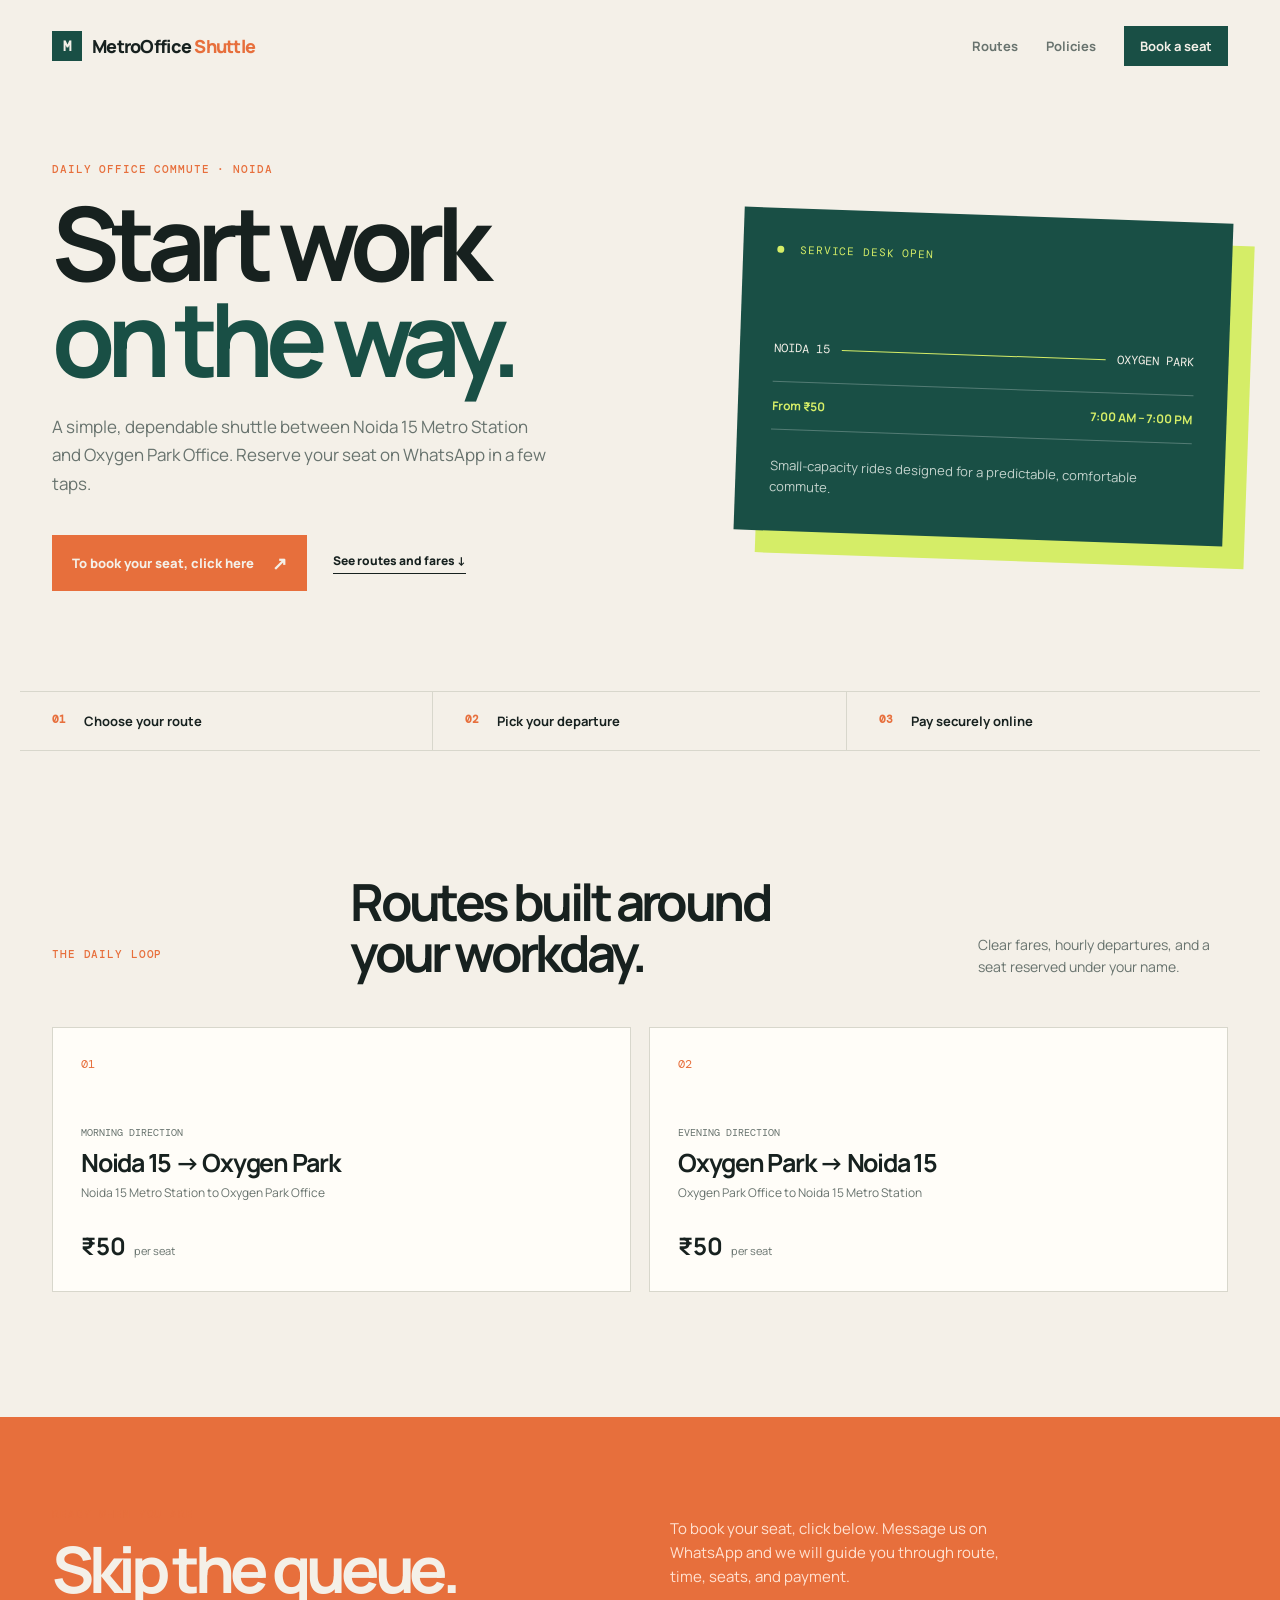
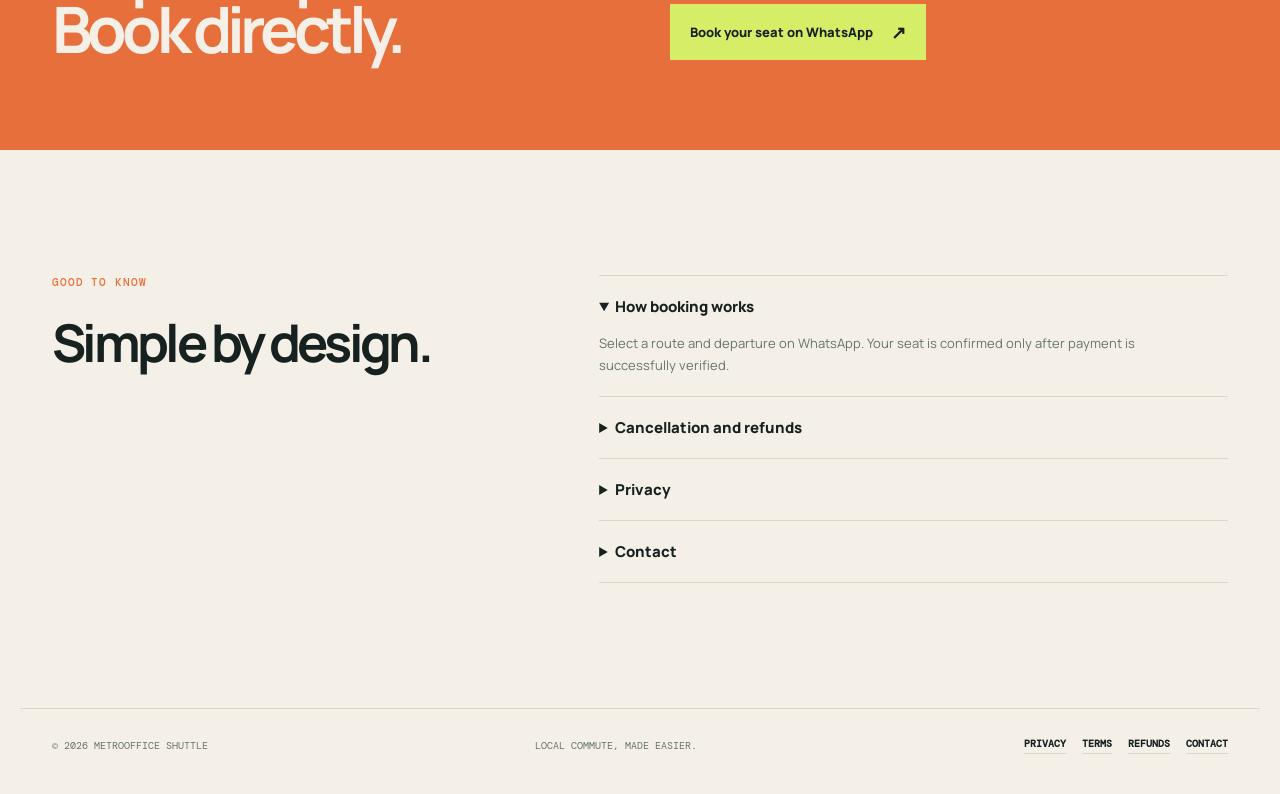
==== site/index.html @ 533df1ab "adding website code also" ====
<!doctype html>
<html lang="en">
<head>
  <meta charset="utf-8">
  <meta name="viewport" content="width=device-width, initial-scale=1">
  <meta name="description" content="Reliable shuttle rides between Noida 15 Metro Station and Oxygen Park Office.">
  <title>MetroOffice Shuttle</title>
  <link rel="stylesheet" href="/site/styles.css">
</head>
<body>
  <header class="topbar">
    <a class="brand" href="#top" aria-label="MetroOffice Shuttle home">
      <span class="brand-mark">M</span>
      <span>MetroOffice <em>Shuttle</em></span>
    </a>
    <nav aria-label="Main navigation">
      <a href="#routes">Routes</a>
      <a href="#policies">Policies</a>
      <a class="nav-cta" id="nav-book" href="#book">Book a seat</a>
    </nav>
  </header>

  <main id="top">
    <section class="hero">
      <div class="hero-copy">
        <p class="kicker">Daily office commute · Noida</p>
        <h1>Start work<br><span>on the way.</span></h1>
        <p class="hero-text">A simple, dependable shuttle between Noida 15 Metro Station and Oxygen Park Office. Reserve your seat on WhatsApp in a few taps.</p>
        <div class="hero-actions">
          <a class="button button-primary" id="hero-book" href="#book">To book your seat, click here <span>↗</span></a>
          <a class="text-link" href="#routes">See routes and fares ↓</a>
        </div>
      </div>
      <div class="hero-panel" aria-label="Service summary">
        <div class="panel-top"><span class="live-dot"></span> Service desk open</div>
        <div class="route-line"><span class="station">NOIDA 15</span><span class="line"></span><span class="station">OXYGEN PARK</span></div>
        <div class="panel-meta"><span>From ₹50</span><span>7:00 AM – 7:00 PM</span></div>
        <div class="panel-note">Small-capacity rides designed for a predictable, comfortable commute.</div>
      </div>
    </section>

    <section class="trust-strip" aria-label="Service benefits">
      <div><strong>01</strong><span>Choose your route</span></div>
      <div><strong>02</strong><span>Pick your departure</span></div>
      <div><strong>03</strong><span>Pay securely online</span></div>
    </section>

    <section class="section routes-section" id="routes">
      <div class="section-heading"><p class="kicker">The daily loop</p><h2>Routes built around your workday.</h2><p>Clear fares, hourly departures, and a seat reserved under your name.</p></div>
      <div class="route-grid" id="route-list"><div class="loading">Loading current routes...</div></div>
    </section>

    <section class="book-band" id="book">
      <div><p class="kicker">Ready when you are</p><h2>Skip the queue.<br>Book directly.</h2></div>
      <div class="book-side"><p>To book your seat, click below. Message us on WhatsApp and we will guide you through route, time, seats, and payment.</p><a class="button button-light" id="book-button" href="#">Book your seat on WhatsApp <span>↗</span></a></div>
    </section>

    <section class="section details-section" id="policies">
      <div class="detail-block"><p class="kicker">Good to know</p><h2>Simple by design.</h2></div>
      <div class="details-grid">
        <details open><summary>How booking works</summary><p>Select a route and departure on WhatsApp. Your seat is confirmed only after payment is successfully verified.</p></details>
        <details><summary>Cancellation and refunds</summary><p>For cancellation or refund requests, contact support with your booking details before the scheduled departure. Requests are reviewed according to the applicable payment provider and service policy.</p></details>
        <details><summary>Privacy</summary><p>We use your name and phone number only to manage your booking, communicate service updates, and provide support. We do not sell customer information.</p></details>
        <details><summary>Contact</summary><p id="contact-copy">For booking help, use the WhatsApp button above or contact our support team.</p></details>
      </div>
    </section>
  </main>

  <footer><span>© <span id="year"></span> MetroOffice Shuttle</span><span>Local commute, made easier.</span><nav class="footer-links" aria-label="Legal links"><a href="/site/legal/privacy.html">Privacy</a><a href="/site/legal/terms.html">Terms</a><a href="/site/legal/refunds.html">Refunds</a><a href="/site/legal/contact.html">Contact</a></nav></footer>
  <script>
    const fallbackRoutes = [
      {name: 'Noida 15 Metro Station to Oxygen Park Office', short_name: 'Noida 15 → Oxygen Park', price: 50},
      {name: 'Oxygen Park Office to Noida 15 Metro Station', short_name: 'Oxygen Park → Noida 15', price: 50}
    ];
    const phoneLink = number => number ? `https://wa.me/${number.replace(/\D/g, '')}` : '#';
    const renderRoutes = routes => {
      document.querySelector('#route-list').innerHTML = routes.map((route, index) => `
        <article class="route-card"><div class="route-index">0${index + 1}</div><p class="route-label">${index === 0 ? 'Morning direction' : 'Evening direction'}</p>
        <h3>${route.short_name || route.name}</h3><p class="route-name">${route.name}</p><div class="route-footer"><strong>₹${route.price}</strong><span>per seat</span></div></article>`).join('');
    };
    fetch('/api/routes').then(response => response.json()).then(data => {
      renderRoutes(data.routes?.length ? data.routes : fallbackRoutes);
      const link = phoneLink(data.whatsapp_number);
      ['#nav-book', '#hero-book', '#book-button'].forEach(selector => document.querySelector(selector).href = link);
      if (data.support_email) document.querySelector('#contact-copy').innerHTML = `For help, email <a href="mailto:${data.support_email}">${data.support_email}</a> or use WhatsApp.`;
    }).catch(() => renderRoutes(fallbackRoutes));
    document.querySelector('#year').textContent = new Date().getFullYear();
  </script>
</body>
</html>
---- site/styles.css ----
@import url('https://fonts.googleapis.com/css2?family=DM+Mono:wght@400;500&family=Manrope:wght@400;500;600;700;800&display=swap');

:root { --ink:#17211f; --muted:#68736e; --paper:#f4f0e8; --card:#fffdf8; --green:#194f45; --lime:#d5ed67; --orange:#e76f3c; --line:#d8d7cc; }
* { box-sizing:border-box; }
html { scroll-behavior:smooth; }
body { margin:0; color:var(--ink); background:var(--paper); font-family:Manrope, sans-serif; }
a { color:inherit; text-decoration:none; }
.topbar { display:flex; justify-content:space-between; align-items:center; max-width:1240px; margin:auto; padding:26px 32px; }
.brand { display:flex; align-items:center; gap:10px; font-weight:800; letter-spacing:-.04em; font-size:18px; }
.brand em { color:var(--orange); font-style:normal; }
.brand-mark { display:grid; place-items:center; width:30px; height:30px; color:var(--paper); background:var(--green); font-family:'DM Mono', monospace; font-size:14px; }
nav { display:flex; align-items:center; gap:28px; color:var(--muted); font-size:13px; font-weight:700; }
.nav-cta { padding:11px 16px; color:var(--paper); background:var(--green); }
.hero { display:grid; grid-template-columns:1.1fr .9fr; gap:7vw; align-items:center; max-width:1240px; min-height:590px; margin:auto; padding:70px 32px 100px; }
.kicker { margin:0 0 18px; color:var(--orange); font-family:'DM Mono', monospace; font-size:11px; font-weight:500; letter-spacing:.08em; text-transform:uppercase; }
h1,h2,h3,p { margin-top:0; }
h1 { max-width:690px; margin-bottom:26px; font-size:clamp(56px,8vw,108px); line-height:.94; letter-spacing:-.08em; }
h1 span { color:var(--green); }
.hero-text { max-width:500px; color:var(--muted); font-size:17px; line-height:1.7; }
.hero-actions { display:flex; align-items:center; gap:26px; margin-top:36px; }
.button { display:inline-flex; align-items:center; gap:18px; padding:16px 20px; font-size:13px; font-weight:800; }
.button span { font-size:18px; }
.button-primary { color:var(--paper); background:var(--orange); }
.text-link { border-bottom:1px solid var(--ink); padding-bottom:4px; font-size:12px; font-weight:800; }
.hero-panel { position:relative; padding:34px; color:var(--paper); background:var(--green); box-shadow:22px 22px 0 var(--lime); transform:rotate(2deg); }
.panel-top { color:var(--lime); font-family:'DM Mono', monospace; font-size:11px; text-transform:uppercase; letter-spacing:.08em; }
.live-dot { display:inline-block; width:7px; height:7px; margin-right:8px; background:var(--lime); border-radius:50%; }
.route-line { display:flex; align-items:center; gap:12px; margin:84px 0 25px; font-family:'DM Mono', monospace; font-size:12px; }
.line { flex:1; height:1px; background:var(--lime); }
.panel-meta { display:flex; justify-content:space-between; padding:15px 0; border-top:1px solid rgba(255,255,255,.25); border-bottom:1px solid rgba(255,255,255,.25); color:var(--lime); font-size:12px; font-weight:700; }
.panel-note { margin-top:25px; color:#c5d4ce; font-size:13px; line-height:1.6; }
.trust-strip { display:grid; grid-template-columns:repeat(3,1fr); max-width:1240px; margin:auto; border-top:1px solid var(--line); border-bottom:1px solid var(--line); }
.trust-strip div { display:flex; gap:18px; padding:20px 32px; border-right:1px solid var(--line); font-size:13px; font-weight:700; }
.trust-strip div:last-child { border:0; }.trust-strip strong { color:var(--orange); font-family:'DM Mono',monospace; font-size:11px; }
.section { max-width:1240px; margin:auto; padding:125px 32px; }.section-heading { display:flex; align-items:end; justify-content:space-between; gap:40px; margin-bottom:48px; }.section-heading h2 { max-width:440px; margin:0; font-size:clamp(34px,4vw,58px); line-height:1; letter-spacing:-.07em; }.section-heading > p:last-child { max-width:250px; margin:0; color:var(--muted); font-size:14px; line-height:1.6; }
.route-grid { display:grid; grid-template-columns:repeat(2,1fr); gap:18px; }.route-card { min-height:265px; padding:28px; background:var(--card); border:1px solid var(--line); }.route-index { color:var(--orange); font-family:'DM Mono',monospace; font-size:12px; }.route-label { margin:54px 0 10px; color:var(--muted); font-family:'DM Mono',monospace; font-size:10px; text-transform:uppercase; }.route-card h3 { max-width:340px; margin-bottom:8px; font-size:25px; line-height:1.1; letter-spacing:-.05em; }.route-name { color:var(--muted); font-size:12px; }.route-footer { display:flex; align-items:baseline; gap:8px; margin-top:28px; }.route-footer strong { font-size:24px; }.route-footer span { color:var(--muted); font-size:11px; }
.book-band { display:grid; grid-template-columns:1fr 1fr; align-items:end; gap:60px; padding:90px max(32px, calc((100vw - 1176px)/2)); color:var(--paper); background:var(--orange); }.book-band h2 { margin:0; font-size:clamp(42px,5vw,72px); line-height:.95; letter-spacing:-.08em; }.book-side { max-width:350px; }.book-side p { color:#ffe2d2; font-size:15px; line-height:1.6; }.button-light { color:var(--ink); background:var(--lime); }
.details-section { display:grid; grid-template-columns:.8fr 1.2fr; gap:10vw; }.details-section h2 { margin:0; font-size:52px; letter-spacing:-.07em; }.details-grid details { padding:20px 0; border-top:1px solid var(--line); }.details-grid details:last-child { border-bottom:1px solid var(--line); }.details-grid summary { cursor:pointer; font-size:15px; font-weight:800; }.details-grid p { max-width:560px; margin:15px 0 0; color:var(--muted); font-size:13px; line-height:1.7; }footer { display:flex; justify-content:space-between; align-items:center; gap:22px; max-width:1240px; margin:auto; padding:28px 32px 40px; color:var(--muted); border-top:1px solid var(--line); font-family:'DM Mono',monospace; font-size:10px; text-transform:uppercase; }.footer-links { display:flex; gap:16px; color:var(--ink); font-size:10px; }.footer-links a { border-bottom:1px solid var(--line); padding-bottom:3px; }.loading { color:var(--muted); }
.legal-page { max-width:820px; margin:auto; padding:70px 32px 110px; }.legal-page h1 { max-width:none; margin-bottom:22px; font-size:clamp(48px,7vw,86px); }.legal-page h2 { margin-top:42px; font-size:24px; letter-spacing:-.04em; }.legal-page p, .legal-page li { color:var(--muted); font-size:15px; line-height:1.8; }.legal-page ul { padding-left:22px; }.legal-back { display:inline-block; margin-bottom:55px; color:var(--orange); font-family:'DM Mono',monospace; font-size:11px; text-transform:uppercase; }
@media (max-width:760px) { .topbar { padding:20px; } nav a:not(.nav-cta) { display:none; }.hero { display:block; min-height:auto; padding:55px 20px 90px; }.hero-text { font-size:15px; }.hero-actions { display:block; }.hero-actions .text-link { display:inline-block; margin-top:24px; }.hero-panel { margin:70px 12px 20px 0; }.route-line { margin-top:60px; font-size:10px; }.trust-strip { display:block; }.trust-strip div { border-right:0; border-bottom:1px solid var(--line); padding:16px 20px; }.section { padding:80px 20px; }.section-heading { display:block; }.section-heading > p:last-child { margin-top:22px; }.route-grid { grid-template-columns:1fr; }.route-card { min-height:240px; }.book-band { display:block; padding:70px 20px; }.book-side { margin-top:35px; }.details-section { display:block; }.details-grid { margin-top:45px; }.details-section h2 { font-size:44px; }footer { display:block; padding:25px 20px; }footer span:last-child { display:block; margin-top:10px; }.footer-links { margin-top:18px; flex-wrap:wrap; } }
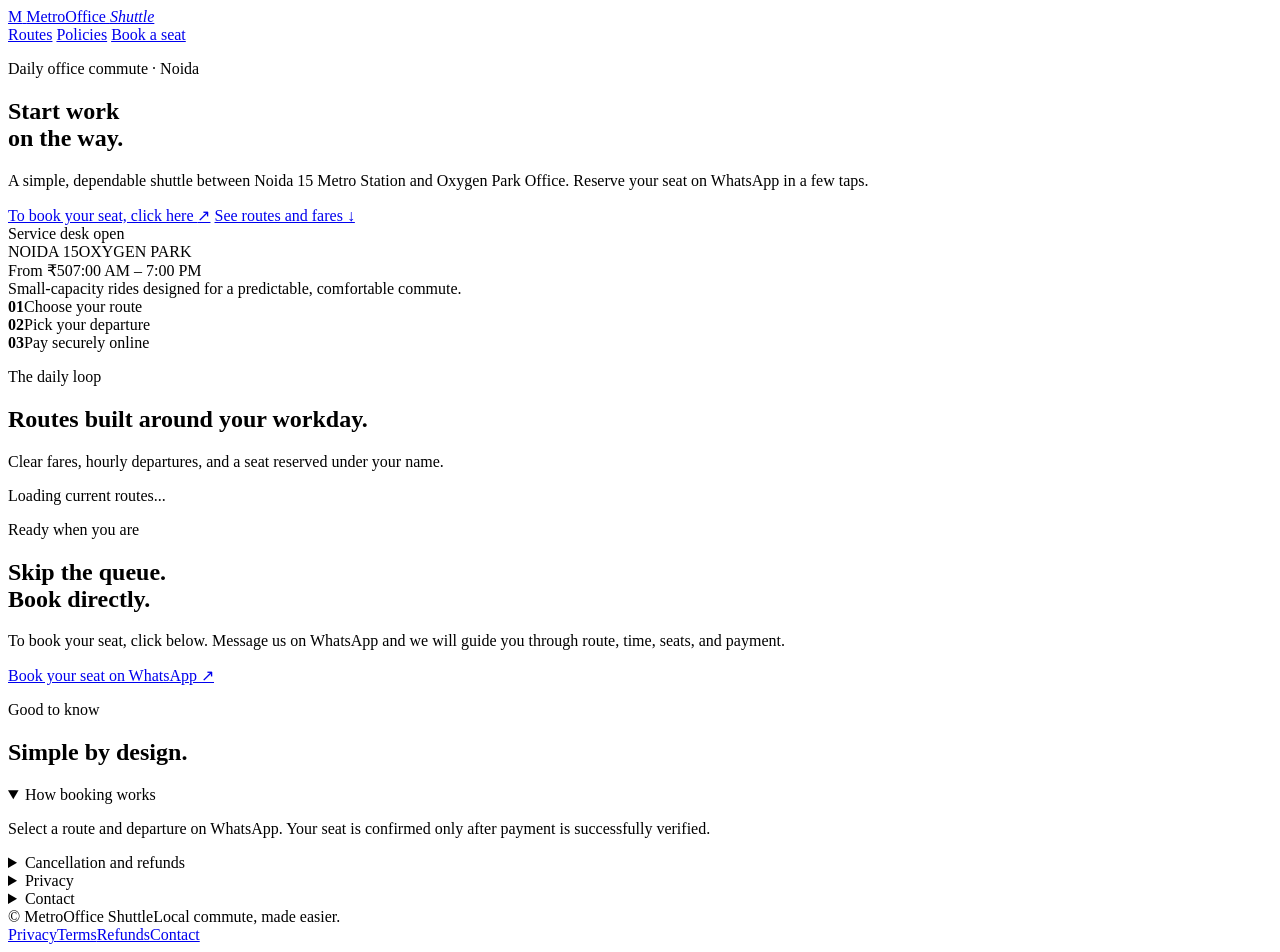
==== commit 72c7f8c8: "adding website code also" ====
--- a/site/index.html
+++ b/site/index.html
@@ -5,7 +5,7 @@
   <meta name="viewport" content="width=device-width, initial-scale=1">
   <meta name="description" content="Reliable shuttle rides between Noida 15 Metro Station and Oxygen Park Office.">
   <title>MetroOffice Shuttle</title>
-  <link rel="stylesheet" href="/site/styles.css">
+  <link rel="stylesheet" href="/styles.css">
 </head>
 <body>
   <header class="topbar">
@@ -66,24 +66,22 @@
     </section>
   </main>
 
-  <footer><span>© <span id="year"></span> MetroOffice Shuttle</span><span>Local commute, made easier.</span><nav class="footer-links" aria-label="Legal links"><a href="/site/legal/privacy.html">Privacy</a><a href="/site/legal/terms.html">Terms</a><a href="/site/legal/refunds.html">Refunds</a><a href="/site/legal/contact.html">Contact</a></nav></footer>
+  <footer><span>© <span id="year"></span> MetroOffice Shuttle</span><span>Local commute, made easier.</span><nav class="footer-links" aria-label="Legal links"><a href="/legal/privacy.html">Privacy</a><a href="/legal/terms.html">Terms</a><a href="/legal/refunds.html">Refunds</a><a href="/legal/contact.html">Contact</a></nav></footer>
+  <script src="/site-config.js"></script>
   <script>
     const fallbackRoutes = [
       {name: 'Noida 15 Metro Station to Oxygen Park Office', short_name: 'Noida 15 → Oxygen Park', price: 50},
       {name: 'Oxygen Park Office to Noida 15 Metro Station', short_name: 'Oxygen Park → Noida 15', price: 50}
     ];
-    const phoneLink = number => number ? `https://wa.me/${number.replace(/\D/g, '')}` : '#';
+    const phoneLink = SITE_CONFIG.whatsappBookingUrl;
     const renderRoutes = routes => {
       document.querySelector('#route-list').innerHTML = routes.map((route, index) => `
         <article class="route-card"><div class="route-index">0${index + 1}</div><p class="route-label">${index === 0 ? 'Morning direction' : 'Evening direction'}</p>
         <h3>${route.short_name || route.name}</h3><p class="route-name">${route.name}</p><div class="route-footer"><strong>₹${route.price}</strong><span>per seat</span></div></article>`).join('');
     };
-    fetch('/api/routes').then(response => response.json()).then(data => {
-      renderRoutes(data.routes?.length ? data.routes : fallbackRoutes);
-      const link = phoneLink(data.whatsapp_number);
-      ['#nav-book', '#hero-book', '#book-button'].forEach(selector => document.querySelector(selector).href = link);
-      if (data.support_email) document.querySelector('#contact-copy').innerHTML = `For help, email <a href="mailto:${data.support_email}">${data.support_email}</a> or use WhatsApp.`;
-    }).catch(() => renderRoutes(fallbackRoutes));
+    renderRoutes(fallbackRoutes);
+    ['#nav-book', '#hero-book', '#book-button'].forEach(selector => document.querySelector(selector).href = phoneLink);
+    if (SITE_CONFIG.supportEmail) document.querySelector('#contact-copy').innerHTML = `For help, email <a href="mailto:${SITE_CONFIG.supportEmail}">${SITE_CONFIG.supportEmail}</a> or use WhatsApp.`;
     document.querySelector('#year').textContent = new Date().getFullYear();
   </script>
 </body>
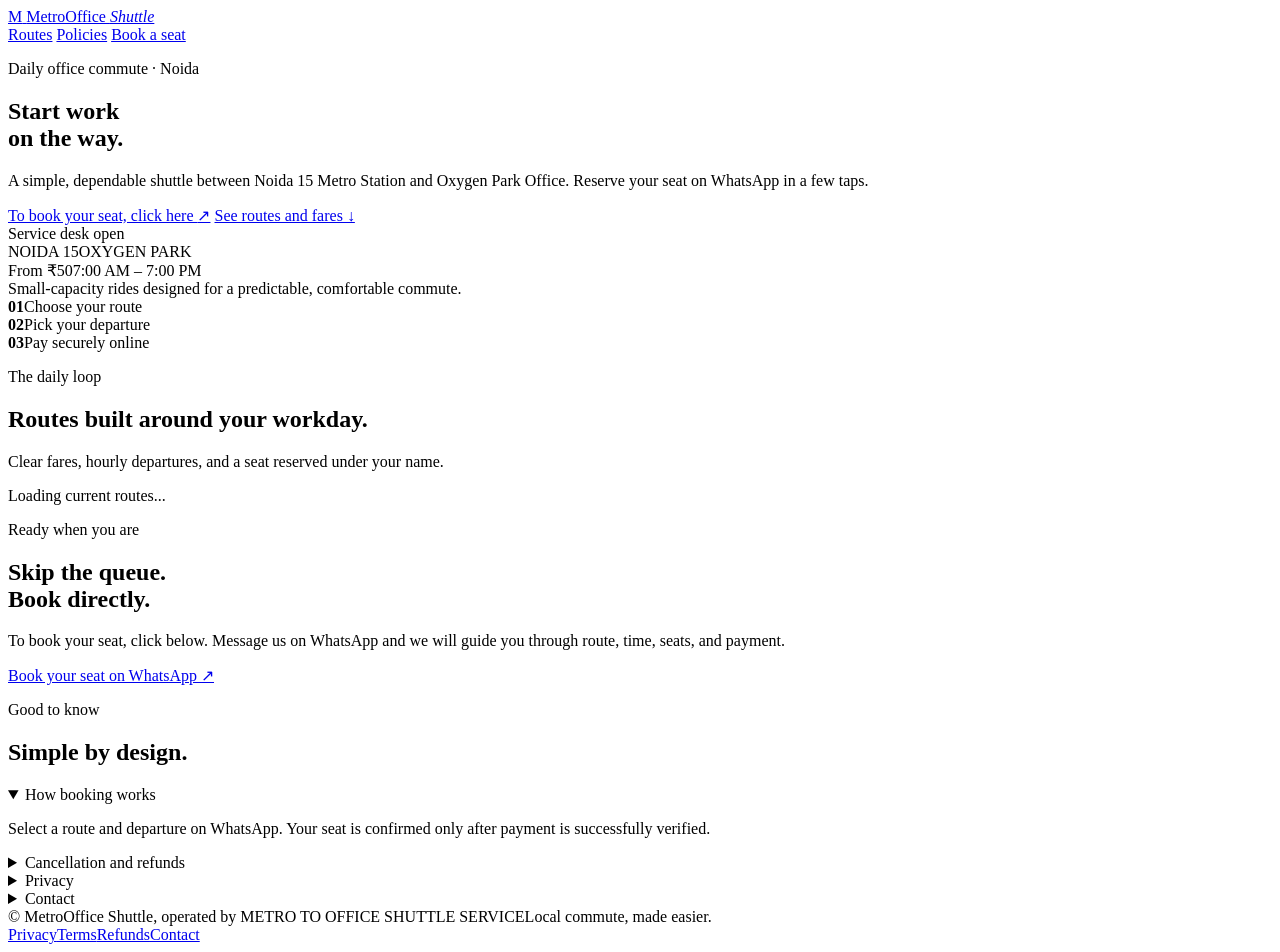
==== commit 88919169: "adding website name" ====
--- a/site/index.html
+++ b/site/index.html
@@ -66,7 +66,7 @@
     </section>
   </main>
 
-  <footer><span>© <span id="year"></span> MetroOffice Shuttle</span><span>Local commute, made easier.</span><nav class="footer-links" aria-label="Legal links"><a href="/legal/privacy.html">Privacy</a><a href="/legal/terms.html">Terms</a><a href="/legal/refunds.html">Refunds</a><a href="/legal/contact.html">Contact</a></nav></footer>
+  <footer><span>© <span id="year"></span> MetroOffice Shuttle, operated by METRO TO OFFICE SHUTTLE SERVICE</span><span>Local commute, made easier.</span><nav class="footer-links" aria-label="Legal links"><a href="/legal/privacy.html">Privacy</a><a href="/legal/terms.html">Terms</a><a href="/legal/refunds.html">Refunds</a><a href="/legal/contact.html">Contact</a></nav></footer>
   <script src="/site-config.js"></script>
   <script>
     const fallbackRoutes = [
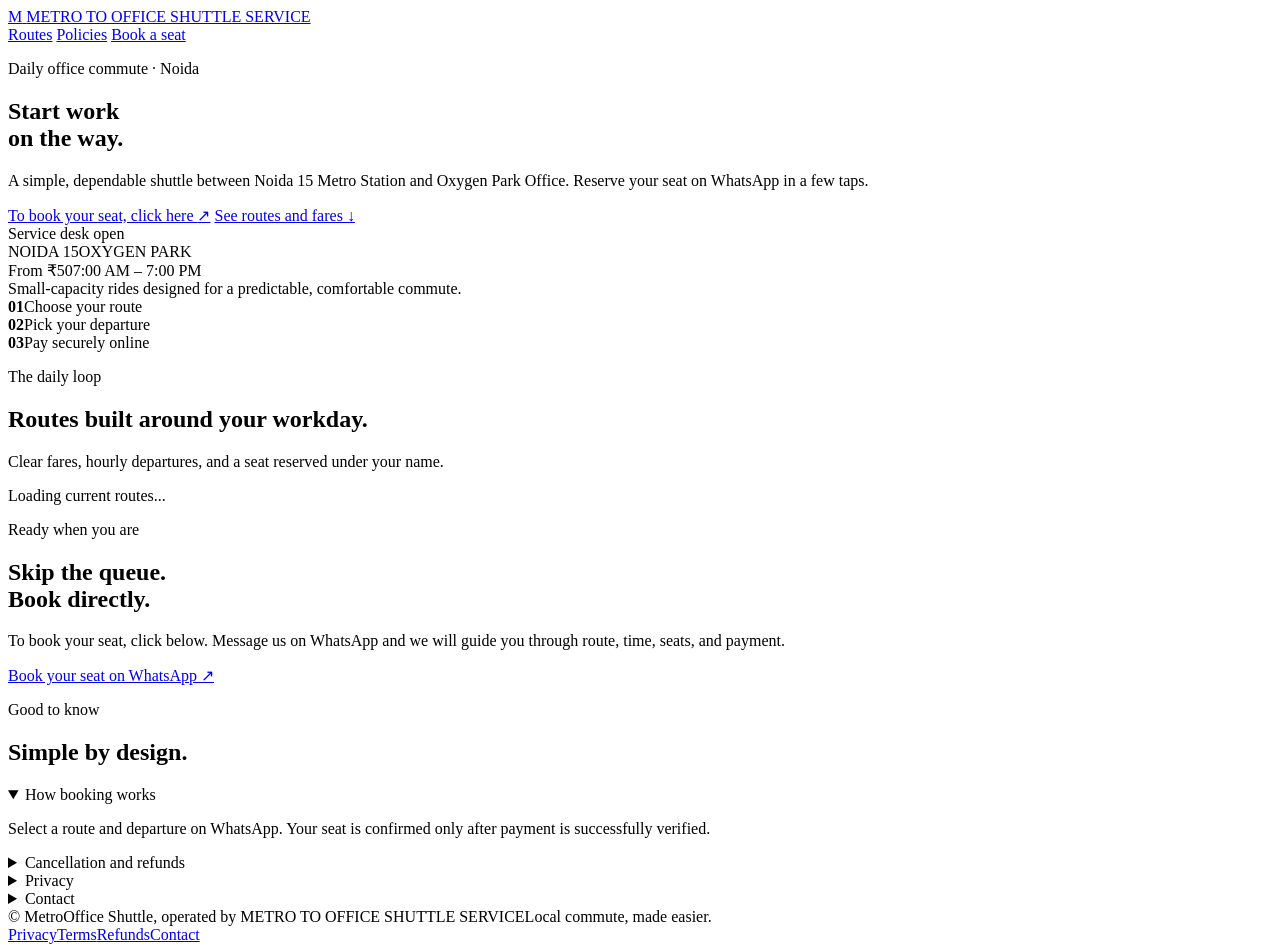
==== commit 9314aca0: "Update homepage brand to legal business name" ====
--- a/site/index.html
+++ b/site/index.html
@@ -9,9 +9,9 @@
 </head>
 <body>
   <header class="topbar">
-    <a class="brand" href="#top" aria-label="MetroOffice Shuttle home">
+    <a class="brand" href="#top" aria-label="METRO TO OFFICE SHUTTLE SERVICE home">
       <span class="brand-mark">M</span>
-      <span>MetroOffice <em>Shuttle</em></span>
+      <span>METRO TO OFFICE SHUTTLE SERVICE</span>
     </a>
     <nav aria-label="Main navigation">
       <a href="#routes">Routes</a>
